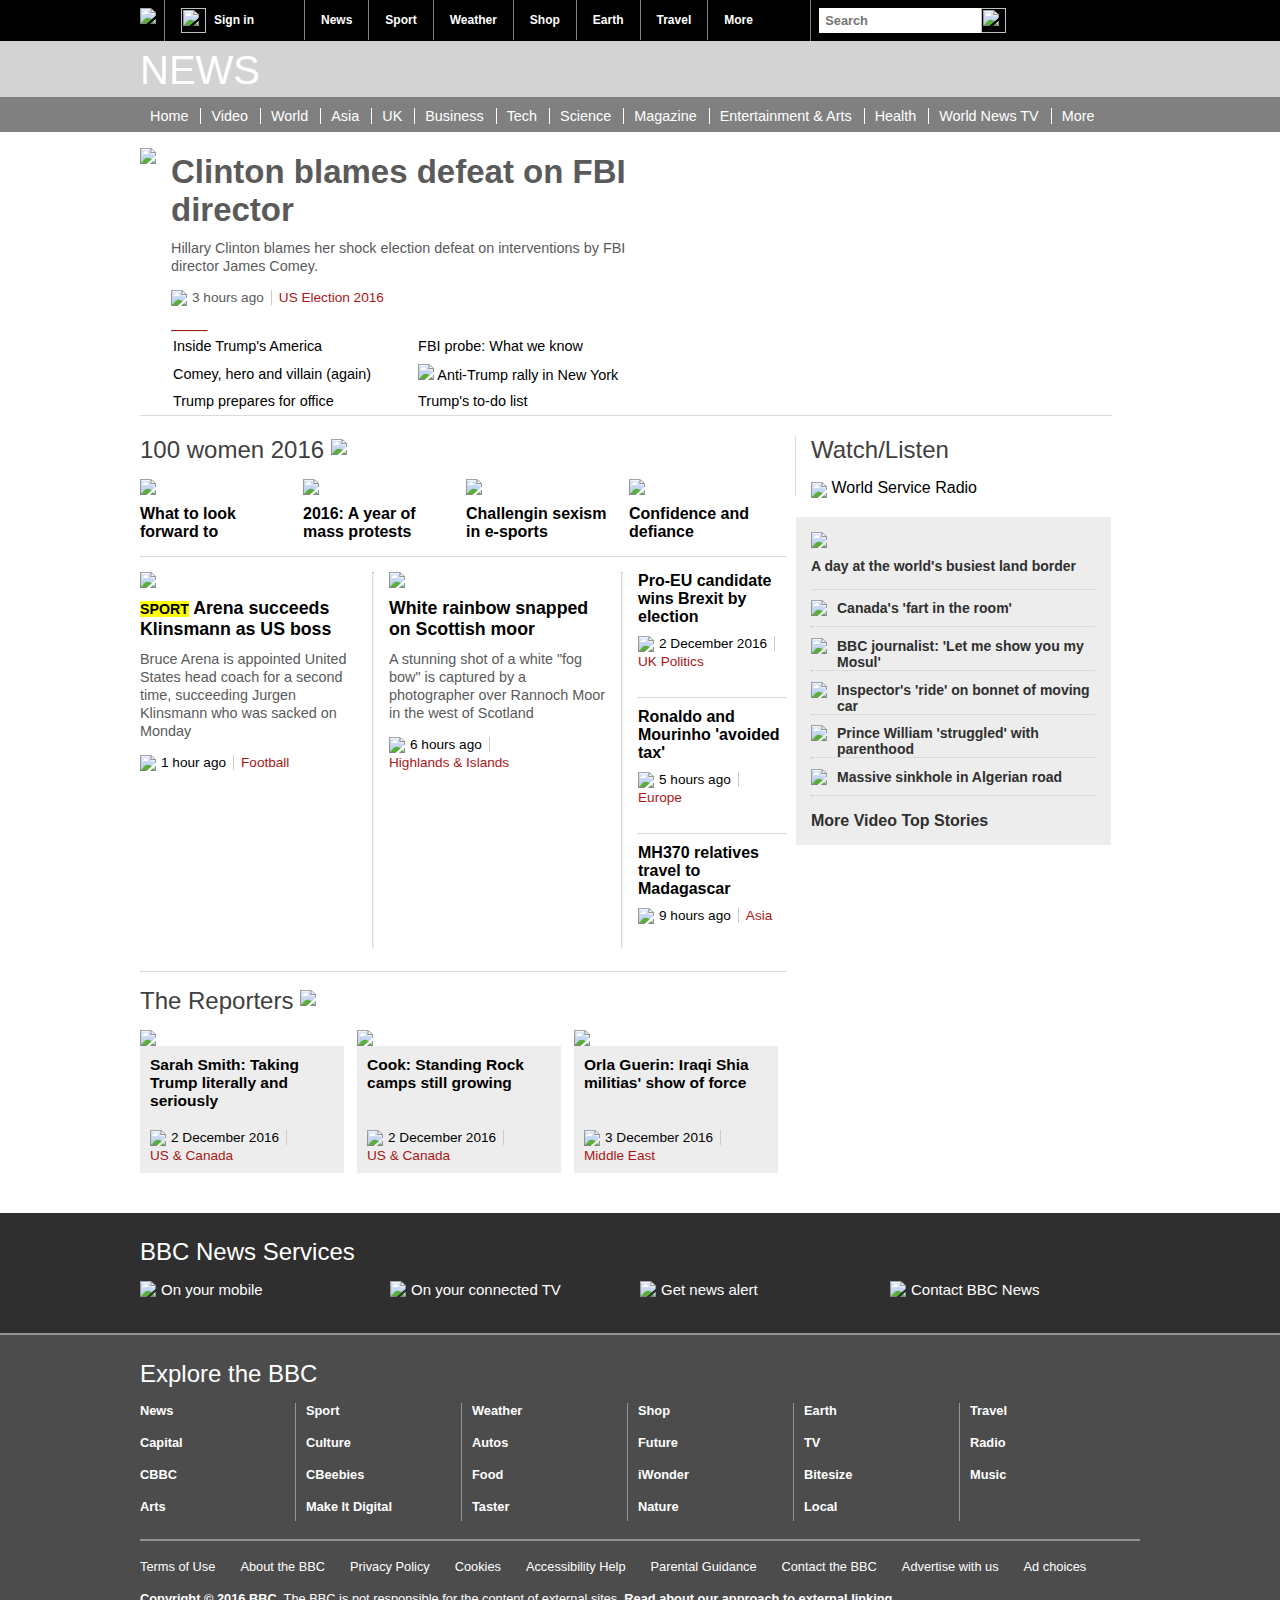
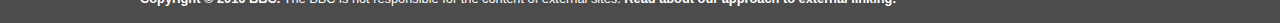
==== bbc.html @ 1d09cd44 "added html and css files" ====
<html>
    <head>
        <title>BBC News</title>

        <!--CSS-->
        <link rel = "stylesheet" type="text/css" href = "bbc.css"/>

    </head>

    <body>

        <div id="topbar-background">

            <div id="topbar">

                <img id="logo" src="images/bbc-logo.png">
                
                <div id="signin" class="topbar-section">
                    <img id="signin-image" src="images/signin-image.png">
                    <span id="signin-text">Sign in</span>
                </div>

                <div class="topbar-section topbar-text">News</div>
                <div class="topbar-section topbar-text">Sport</div>
                <div class="topbar-section topbar-text">Weather</div>
                <div class="topbar-section topbar-text">Shop</div>
                <div class="topbar-section topbar-text">Earth</div>
                <div class="topbar-section topbar-text">Travel</div>
                <div class="topbar-section topbar-text">
                    More
                    <img id="more-arrow" src="images/more-arrow.png">
                </div>

                <div class="topbar-section">

                    <input id="search-box" type="text" placeholder="Search">
                    <input type="image" id="magnifying-glass" src="images/magnifying-glass.png">

                </div>
            </div>
        </div>

        <div class="clear"></div>

        <div id="menu-bar-background">

            <div id="menu-bar">
                <h1>NEWS</h1>
            </div>


            <div class="clear"></div>

            <div id="menu-bar-2-container">

                <div id="menu-bar-2">

                    <a href="">Home</a>
                    <a href="">Video</a>
                    <a href="">World</a>
                    <a href="">Asia</a>
                    <a href="">UK</a>
                    <a href="">Business</a>
                    <a href="">Tech</a>
                    <a href="">Science</a>
                    <a href="">Magazine</a>
                    <a href="">Entertainment & Arts</a>
                    <a href="">Health</a>
                    <a href="">World News TV</a>
                    <a href="" class="no-border">More</a>

                </div>

            </div>

        </div>

        <div class="clear"></div>

        <div id="page-container">

            <div id="main-article-container">
                
                <div id="main-article-image">
                    <a href="" class="ns"><img src="images/main-article-image.png"></a>
                </div>
                
                <div id="main-article-summary">
                    
                    <a href="" class="ns"><h2>Clinton blames defeat on FBI director</h2></a>
                    <p></p>
                    
                    <p class="article-summary">Hillary Clinton blames her shock election defeat on interventions by FBI director James Comey.</p>
                    
                    <p><img class="clock" src="images/clock.png">
                        <span class="time">3 hours ago</span>
                        <a href="" class="ns"><span class="topic-link">US Election 2016</span></a>
                    </p>
                    
                    <hr class="article-hr">
                    
                    <table >
                        <tr class="main-article-table">
                            <td class="main-td">Inside Trump's America</td>
                            <td class="main-td">FBI probe: What we know</td>
                        </tr>
                        <tr class="main-article-table">
                            <td class="main-td">Comey, hero and villain (again)</td>
                            <td class="main-td"><img src="images/video.png"> Anti-Trump rally in New York</td>
                        </tr>
                        <tr class="main-article-table">
                            <td class="main-td">Trump prepares for office</td>
                            <td class="main-td">Trump's to-do list</td>
                        </tr>
                    </table>
                </div>

            </div>
            
            <div class="clear"></div>
            <hr align="left" color=#DBDBDB size="1px" width=970px>

            <div id="page-left">
                
                <a href="" class="ns"><p class="sub-title">100 women 2016 
                    <img src="images/red-arrow.png" id="red-arrow">
                    </p></a>
                <div class="sub-article-1">
                    <img src="images/sub-article-1-1.png" class="sub-article-1-img">
                    <h4 class="sub-article-title">What to look forward to</h4>
                </div>
                <div class="sub-article-1">
                    <img src="images/sub-article-1-2.png" class="sub-article-1-img">
                    <h4 class="sub-article-title">2016: A year of mass protests</h4>
                </div>
                <div class="sub-article-1">
                    <img src="images/sub-article-1-3.png" class="sub-article-1-img">
                    <h4 class="sub-article-title">Challengin sexism in e-sports</h4>
                </div>
                <div class="sub-article-1">
                    <img src="images/sub-article-1-4.png" class="sub-article-1-img">
                    <h4 class="sub-article-title">Confidence and defiance</h4>
                </div>
                
                <div class="clear"></div>
                <hr class="page-left-hr" size="1px">
                
                <div class="sub-article-2">
                    <img src="images/sub-article-2-1.png">
                    <h4 class="sub-article-title-2">
                        <span class="subject">SPORT</span>
                        Arena succeeds Klinsmann as US boss
                    </h4>
                    <p class="article-summary">Bruce Arena is appointed United States head coach for a second time, succeeding Jurgen Klinsmann who was sacked on Monday</p>
                    <img class="clock" src="images/clock.png">
                    <div class="time">1 hour ago</div>
                    <div class="topic-link">Football</div> 
                </div>
                
                <hr class="vertical-divider" size="1px">
                
                <div class="sub-article-2">
                    <img src="images/sub-article-2-2.png">
                    <h4 class="sub-article-title-2">White rainbow snapped on Scottish moor</h4>
                    <p class="article-summary">A stunning shot of a white "fog bow" is captured by a photographer over Rannoch Moor in the west of Scotland</p>
                    <img class="clock" src="images/clock.png">
                    <div class="time">6 hours ago</div>
                    <br>
                    <div class="topic-link">Highlands & Islands</div> 
                </div>
                
                <hr class="vertical-divider" size="1px">
                <div class="sub-article-2-1">
                    <h4 class="sub-article-title-3">Pro-EU candidate wins Brexit by election</h4>
                    <img class="clock" src="images/clock.png">
                    <div class="time">2 December 2016</div>
                    <br>
                    <div class="topic-link">UK Politics</div> 
                </div>
                <br>
                <hr class="small-hr" size="1px">
                <div class="sub-article-2-1">
                    <h4 class="sub-article-title-3">Ronaldo and Mourinho 'avoided tax'</h4>
                    <img class="clock" src="images/clock.png">
                    <div class="time">5 hours ago</div>
                    <br>
                    <div class="topic-link">Europe</div> 
                </div>
                <br>
                <hr class="small-hr" size="1px">
                <div class="sub-article-2-1">
                    <h4 class="sub-article-title-3">MH370 relatives travel to Madagascar</h4>
                    <img class="clock" src="images/clock.png">
                    <div class="time">9 hours ago</div>
                    <div class="topic-link">Asia</div> 
                </div>
                
                <div class="clear"></div>
                <br>
                <hr class="page-left-hr" size="1px">
                
                <a href="" class="ns"><p class="sub-title">The Reporters 
                    <img src="images/red-arrow.png" id="red-arrow">
                    </p></a>
                
                <div class="the-reporters">
                    <a href=""><img src="images/the-reporters-1.png"></a>
                    <div class="grey-box">
                        <h4 class="grey-title">Sarah Smith: Taking Trump literally and seriously</h4>
                        <img class="clock" src="images/clock.png">
                        <div class="time">2 December 2016</div>
                        <br>
                        <div class="topic-link">US & Canada</div> 
                    </div>
                </div>
                <div class="the-reporters">
                    <a href=""><img src="images/the-reporters-2.png"></a>
                    <div class="grey-box">
                        <h4 class="grey-title">Cook: Standing Rock camps still growing</h4>
                        <br>
                        <img class="clock" src="images/clock.png">
                        <div class="time">2 December 2016</div>
                        <br>
                        <div class="topic-link">US & Canada</div> 
                    </div>
                </div>
                <div class="the-reporters">
                    <a href=""><img src="images/the-reporters-3.png"></a>
                    <div class="grey-box">
                        <h4 class="grey-title">Orla Guerin: Iraqi Shia militias' show of force</h4>
                        <br>
                        <img class="clock" src="images/clock.png">
                        <div class="time">3 December 2016</div>
                        <br>
                        <div class="topic-link">Middle East</div> 
                    </div>
                </div>
                
            </div>
            
            <div id="page-right">
                <p class="watch">Watch/Listen</p>
                <p><img src="images/live.png" id="live">
                    <span class="sub-sub-title">World Service Radio</span>
                </p>
                <div id="top-stories">
                    <div class="top-stories-container-1">
                        <a href=""><img src="images/top-stories-1.png"></a>
                        <h6 class="top-stories-title" >A day at the world's busiest land border</h6>
                    </div>
                    
                    <a href=""><img src="images/top-stories-2.png" class="top-stories-img"></a>
                    <div class="top-stories-container">
                        <h6 class="top-stories-title">Canada's 'fart in the room'</h6>
                    </div>
                    <div class="clear"></div>
                    <hr class="hr-top-stories">
                    
                    <a href=""><img src="images/top-stories-3.png" class="top-stories-img"></a>
                    <div class="top-stories-container">
                        <h6 class="top-stories-title">BBC journalist: 'Let me show you my Mosul'</h6>
                    </div>
                    <div class="clear"></div>
                    <hr class="hr-top-stories">
                    
                    <a href=""><img src="images/top-stories-4.png" class="top-stories-img"></a>
                    <div class="top-stories-container">
                        <h6 class="top-stories-title">Inspector's 'ride' on bonnet of moving car</h6>
                    </div>
                    <div class="clear"></div>
                    <hr class="hr-top-stories" size=1px;>
                    
                    <a href=""><img src="images/top-stories-5.png" class="top-stories-img"></a>
                    <div class="top-stories-container">
                        <h6 class="top-stories-title">Prince William 'struggled' with parenthood</h6>
                    </div>
                    <div class="clear"></div>
                    <hr class="hr-top-stories">
                    
                    <a href=""><img src="images/top-stories-6.png" class="top-stories-img"></a>
                    <div class="top-stories-container">
                        <h6 class="top-stories-title">Massive sinkhole in Algerian road</h6>
                    </div>
                    
                    <div class="clear"></div>
                    <hr class="hr-top-stories">
                    
                    <div class="top-stories-more">
                        <h4>More Video Top Stories</h4>
                    </div>
                    
                </div>
            </div>
            
        </div>
        
        <div class="clear"></div>
                
        <div id="news-service">

            <div id="news-service-bar">

                <p id="news-service-title">BBC News Services</p>
                
                <div class="clear"></div>
                
                <div class="news-service-link">
                    <img src="images/on-your-mobile.png" align="left" class="news-service-icon">
                    <a href="" class="ns"><p class="news-service-link-title">On your mobile</p></a>
                </div>
                <div class="news-service-link">
                    <img src="images/on-your-connected-tv.png" align="left" class="news-service-icon">
                    <a href="" class="ns"><p class="news-service-link-title">On your connected TV</p></a>
                </div>
                <div class="news-service-link">
                    <img src="images/get-news-alert.png" align="left" class="news-service-icon">
                    <a href="" class="ns"><p class="news-service-link-title">Get news alert</p></a>
                </div>
                <div class="news-service-link">
                    <img src="images/contact-bbc-news.png" align="left" class="news-service-icon">
                    <a href="" class="ns"><p class="news-service-link-title">Contact BBC News</p></a>
                </div>

            </div>
        </div>
        
        <hr style="border: 1px solid #949494">

        <div class="clear"></div>

        <div id="bottom-bar-background">

            <div id="bottom-bar">
                <p id="explore-title">Explore the BBC</p>
                <div class="clear"></div>
                <div class="explore-divider">
                    <a href="" class="ns"><div class="bottombar-text">News</div></a>
                    <a href="" class="ns"><div class="bottombar-text">Capital</div></a>
                    <a href="" class="ns"><div class="bottombar-text">CBBC</div></a>
                    <a href="" class="ns"><div class="bottombar-text">Arts</div></a>
                </div>
                <div class="explore-divider">
                    <a href="" class="ns"><div class="bottombar-text">Sport</div></a>
                    <a href="" class="ns"><div class="bottombar-text">Culture</div></a>
                    <a href="" class="ns"><div class="bottombar-text">CBeebies</div></a>
                    <a href="" class="ns"><div class="bottombar-text">Make It Digital</div></a>
                </div>
                <div class="explore-divider">
                    <a href="" class="ns"><div class="bottombar-text">Weather</div></a>
                    <a href="" class="ns"><div class="bottombar-text">Autos</div></a>
                    <a href="" class="ns"><div class="bottombar-text">Food</div></a>
                    <a href="" class="ns"><div class="bottombar-text">Taster</div></a>
                </div>
                <div class="explore-divider">
                    <a href="" class="ns"><div class="bottombar-text">Shop</div></a>
                    <a href="" class="ns"><div class="bottombar-text">Future</div></a>
                    <a href="" class="ns"><div class="bottombar-text">iWonder</div></a>
                    <a href="" class="ns"><div class="bottombar-text">Nature</div></a>
                </div>
                <div class="explore-divider">
                    <a href="" class="ns"><div class="bottombar-text">Earth</div></a>
                    <a href="" class="ns"><div class="bottombar-text">TV</div></a>
                    <a href="" class="ns"><div class="bottombar-text">Bitesize</div></a>
                    <a href="" class="ns"><div class="bottombar-text">Local</div></a>
                </div>
                <div class="explore-divider no-border">
                    <a href="" class="ns"><div class="bottombar-text">Travel</div></a>
                    <a href="" class="ns"><div class="bottombar-text">Radio</div></a>
                    <a href="" class="ns"><div class="bottombar-text">Music</div></a>
                    <div class="bottombar-text"></div>
                </div>
                <div class="clear"></div>
                <br>
                <hr style="border: 1px solid #949494">
                <br>
                <a href="" class="ns"><div class="terms-text">Terms of Use</div></a>
                <a href="" class="ns"><div class="terms-text">About the BBC</div></a>
                <a href="" class="ns"><div class="terms-text">Privacy Policy</div></a>
                <a href="" class="ns"><div class="terms-text">Cookies</div></a>
                <a href="" class="ns"><div class="terms-text">Accessibility Help</div></a>
                <a href="" class="ns"><div class="terms-text">Parental Guidance</div></a>
                <a href="" class="ns"><div class="terms-text">Contact the BBC</div></a>
                <a href="" class="ns"><div class="terms-text">Advertise with us</div></a>
                <a href="" class="ns"><div class="terms-text">Ad choices</div></a>
            
                <div class="clear"></div>
                
                <div class="terms-text"><b>Copyright &copy; 2016 BBC.</b> The BBC is not responsible for the content of external sites. <b>Read about our approach to external linking.</b></div>
                
            </div>

            <div class="clear"></div>
        
        </div>

    </body>

</html>
---- bbc.css ----
* {
    margin: 0;
    padding: 0;
}

#topbar-background {
    background-color: black;
}

#topbar {
    width: 1000px;
    margin: 0 auto;
    background-color: black;
    height: 41px;
}

body {
    margin: 0;
    padding: 0;
    font-family: Helvetica, Arial, sans-serif;
}

#logo {
    margin-top: 8px;
    margin-right: 8px;
    float: left;
}

.topbar-section {
    float: left;
    border-left: 1px grey solid;
    height: 100%;
}

#signin-image {
    width: 25px;
    margin-top: 8px;
    margin-left: 16px;
    margin-right: 8px;
    float: left;
}

#signin-text {
    font-weight: bold;
    font-size: 75%;
    position: relative;
    top: 13px;
    padding-right: 50px;
    color: white;
    float: left;
}

.topbar-text {
    font-weight: bold;
    font-size: 75%;
    padding: 13px 16px 0 16px;
    height: 27px;
    color: white;
}

#more-arrow {
    margin-left: 30px;
    width: 8px;
}

#search-box {
    border: none;
    margin-top: 8px;
    margin-left: 8px;
    height: 25px;
    width: 162px;
    font-weight: bold;
    color: grey;
    font-size: 80%;
    font-family: Helvetica, Arial, sans-serif;
    padding-left: 6px;
    float: left;
}

#magnifying-glass {
    height: 25px;
    margin-top: 8px;
}

#menu-bar-background {
    background-color: lightgrey;
    width: 100%;
    height: 58px;
}

.clear {
    clear: both;
}

#menu-bar {
    width: 1000px;
    margin: 0 auto;
}

h1 {
    color: white;
    font-weight: normal;
    padding-top: 7px;
    padding-bottom: 4px;
    font-size: 40px;
    float: left;
}

#menu-bar-2-container {
    background-color: grey;
    height: 35px;
}

#menu-bar-2 {
    width: 1000px;
    margin: 0 auto;
}

#menu-bar-2 a {
    color: white;
    text-decoration: none;
    padding-left: 10px;
    padding-right: 12px;
    position: relative;
    top: 11px;
    border-right: 1px solid white;
    float: left;
    font-size: 90%

}

#menu-bar-2 a:hover {
    text-decoration: underline;
}

.no-border {
    border: none !important;
}

#page-container {
    width: 1000px;
    margin: 0 auto;
}

h2 {
    color: #5A5A5A;
    margin-top: 50px;
    font-size: 33px;
}

h2:hover {
    color: #1167A8;
}

.highlighted {
    background-color: #FFDF43;
    color: black;
    font-size: 24px;
    padding: 5px;
}

#main-article-container {
    width: 1000px;
}

#main-article-image{
    margin-top: 35px;
    float: left;
    margin-bottom: 20px;
}

#main-article-summary {
    width: 500px;
    color: #5A5A5A;
    float: left;
    margin-top: -10px;
    margin-left: 15px;
}

.article-summary{
    position: relative;
    top: 10px;
    padding-bottom: 25px;
    font-size: 90%;
    color: #5A5A5A;
    line-height: 125%
}

.clock{
    float: left;
    vertical-align: bottom;
}

.time{
    border-right: 1px solid #CCCCCC;
    padding-left: 5px;
    padding-right: 7px;
    font-size: 85%;
    float: left;
    margin-right: 7px;
}

.topic-link{
    color: #A91717;
    font-size: 85%;

}

.topic-link:hover{
    color: #1167A8;
}

.article-hr{
    margin-top: 25px;
    border-top:1px solid #A91717;
    width:35px;
}

.main-article-table{
    font-size: 90%;
}

.main-td{
    padding-top: 4px;
    padding-right: 45px;
    padding-bottom: 4px;
}

.main-td:hover{
    color: #1167A8;
}

#page-left{
    float:left;
    margin-top: 20px;
    width: 655px;
}

#page-right{
    float: left;
    margin-top: 20px;
    border-left: 1px solid #DBDBDB;
    height: 60px;
}

.watch{
    padding-left: 15px;
    margin-bottom: 15px;
    font-size: 24px;
    color: #404040;
}

.sub-title{
    font-size: 24px;
    color: #404040;
    padding-bottom: 15px;
}

.sub-title:hover{
    color: #1167A8;
}

#live{
    padding-left: 15px;
}

.sub-sub-title{
    vertical-align: 5px;
}

.sub-sub-title:hover{
    color: #1167A8;
}

#red-arrow{
    vertical-align: 3px;
}

#top-stories{
    width: 315px;
    margin-top: 15px;
    background-color: #EDEDED;
}

.top-stories-container-1{
    margin-left: 15px;
    margin-right: 15px;
    padding-top: 15px;
    padding-bottom: 15px;
    border-bottom: 1px solid #DBDBDB;
}

.top-stories-container{
    margin-right: 15px;
}

.top-stories-title{
    margin-top: 10px;
    font-size: 14px;
    color: #2F2F2F;
}

.top-stories-title:hover{
    color: #1167A8;
}

.top-stories-img{
    float: left;
    margin: 10px 10px 10px 15px;
}

.hr-top-stories{
    border-top: 1px solid #DBDBDB;
    margin-left: 15px;
    margin-right: 15px;
}

.top-stories-more{
    color:#2F2F2F;
    margin-left: 15px;
    margin-top: 15px;
    padding-bottom: 15px;
}

.top-stories-more:hover{
    color: #1167A8;
}

.sub-article-1{
    float:left;
    padding-right: 13px;
}

.sub-article-title{
    width:150px;
    margin-bottom: 10px;
}

.sub-article-title:hover{
    color: #1167A8;
}

.page-left-hr{
    border-top:1px solid #DBDBDB;
    margin-top: 5px;
    width: 645px;
    margin-bottom: 15px;
}

.sub-article-2{
    float:left;
    width: 217px;
}

.vertical-divider{
    margin-left: 15px;
    margin-right: 15px;
    border-left: 0.25px solid #DBDBDB;
    height: 375px;
    float: left;
}

.subject{
    background-color: yellow; 
    font-size: 90%;
}

.sub-article-title-2{
    margin-top: 10px;
    width: 200px;
    font-size: 111%;
}

.sub-article-title-2:hover{
    color: #1167A8;
}

.subject{
    color: black;
    font-size: 80%;
}

.sub-article-1-img{
    padding-bottom: 10px;
}

.sub-article-title-3{
    margin-bottom: 10px;
}

.sub-article-title-3:hover{
    color: #1167A8;
}

.small-hr{
    border-top:1px solid #DBDBDB;
    margin-top: 10px;
    width: 147px;
    margin-bottom: 10px;
}

.the-reporters{
    margin-right: 13px;
    float: left;
    padding-bottom: 40px;
}

.grey-box{
    background-color: #EDEDED;
    width: 194px;
    padding-left: 10px;
    padding-top: 10px;
    padding-bottom: 10px;
}

.grey-title{
    font-size: 97%;
    padding-bottom: 20px;
}

.grey-title:hover{
    color: #1167A8;
}

#news-service {
    background-color: #2F2F2F;
}

#news-service-bar {
    width: 1000px;
    margin: 0 auto;
    background-color: #2F2F2F;
    height: 95px;
    padding-top: 25px;
}

#news-service-title{
    font-size: 24px;
    font-weight: 100;
    float: left;
    color: white;
    margin-bottom: 15px;
}

.news-service-link{
    float:left;
    width: 250px;
}

.news-service-link-title{
    color: white;
    font-size: 15px;
}

.news-service-link-title:hover{
    text-decoration: underline;
}

.news-service-icon{
    padding-right: 5px;
}

.ns{
    text-decoration: none;
}

#bottom-divider{
    color: pink;
}

#bottom-bar-background{
    background-color: #4C4C4C;
}

#bottom-bar {
    width: 1000px;
    height: 275px;
    margin: 0 auto;
}

#explore-title{
    margin-top: 25px;
    font-size: 24px;
    font-weight: 100;
    float: left;
    color: white;
    margin-bottom: 15px;
}

.bottombar-text {
    font-weight: bold;
    font-size: 80%;
    padding-bottom: 5px;
    height: 27px;
    color: white;
}

.bottombar-text:hover{
    text-decoration: underline;
}

.explore-divider{
    width: 155px;
    border-right: 1px #949494 solid;
    height: 108px;
    padding-bottom: 10px;
    float: left;
    margin-right: 10px;
}

.terms-text {
    font-size: 80%;
    padding-bottom: 5px;
    height: 27px;
    color: white;
    float: left;
    padding-right: 25px;
}


.terms-text:hover{
    text-decoration: underline;
}
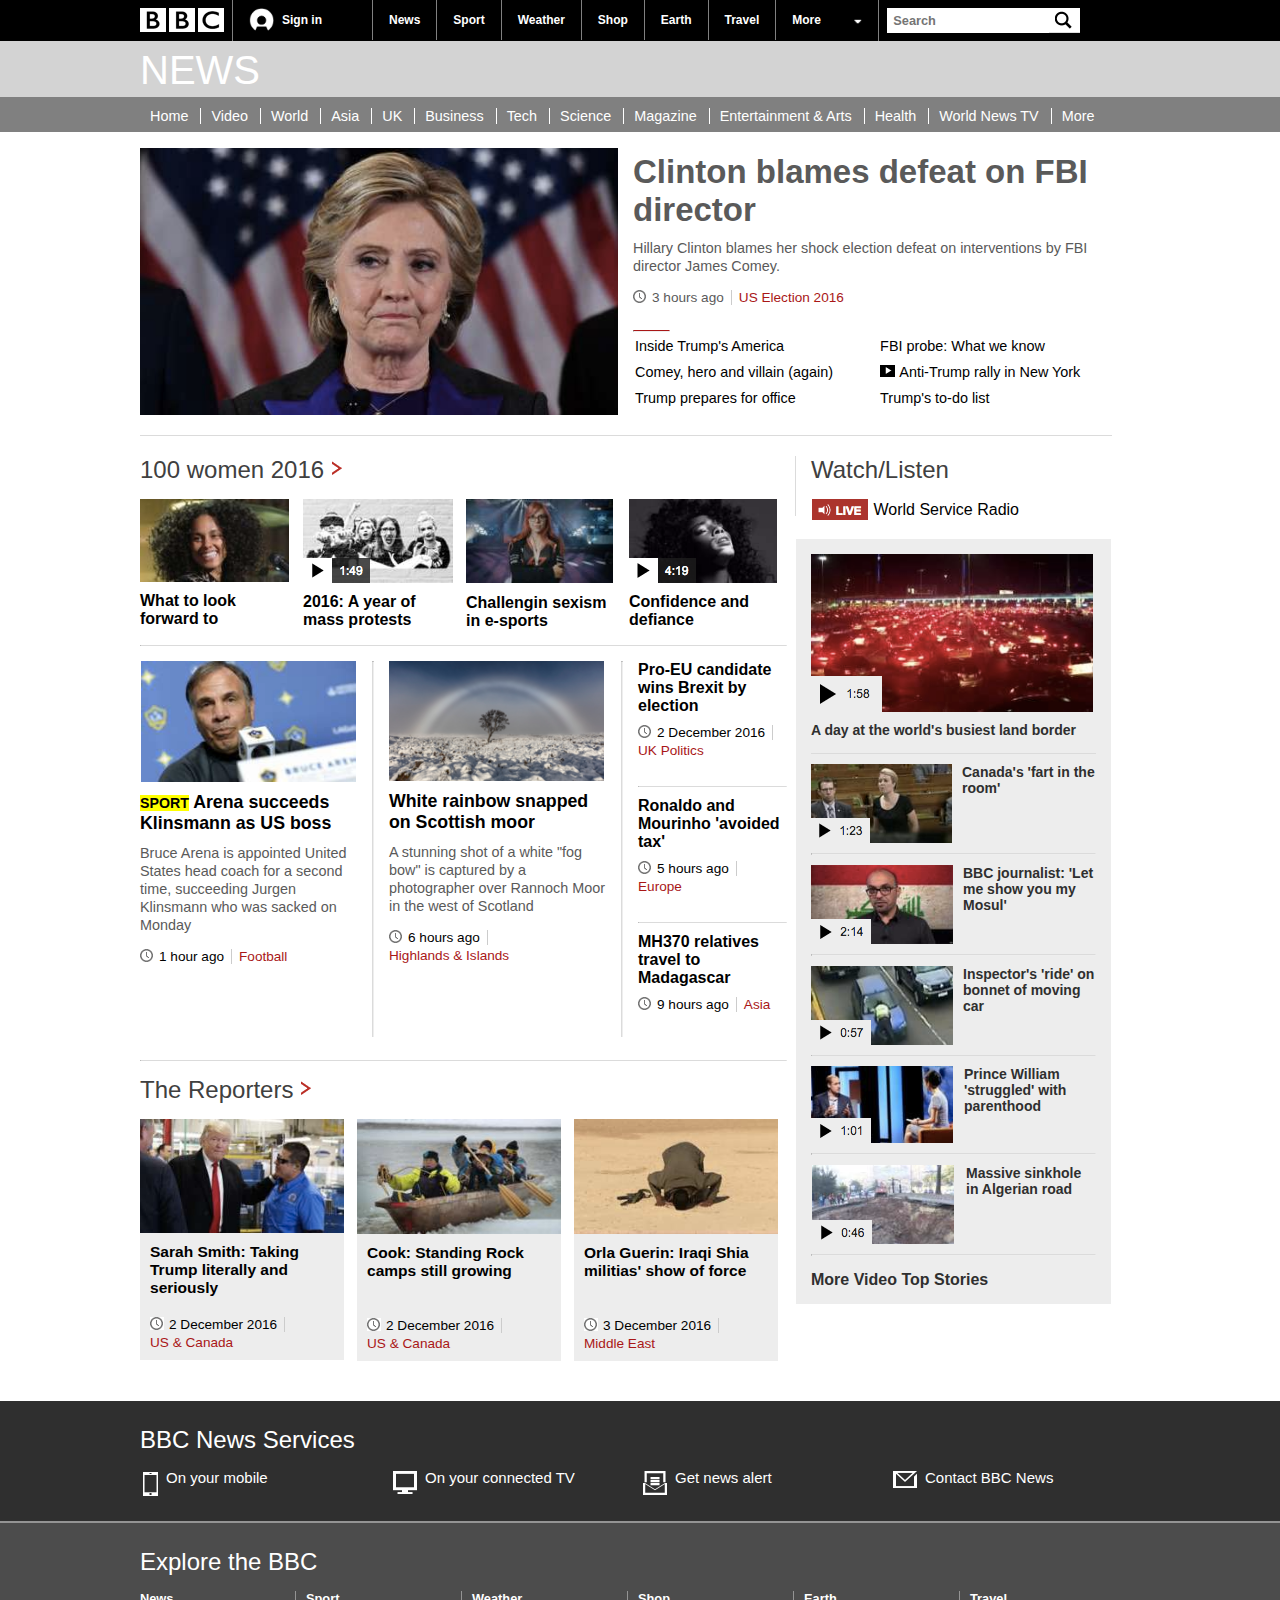
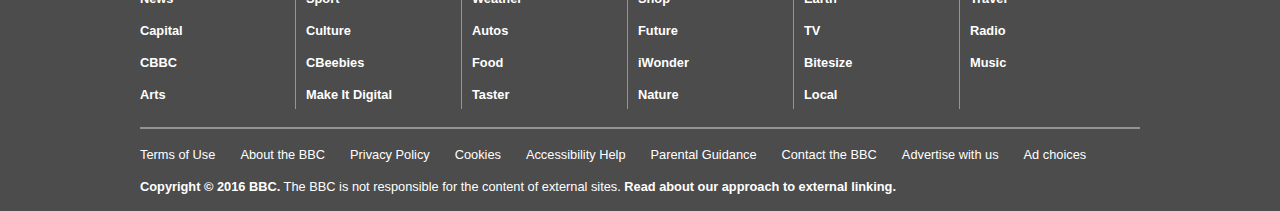
==== commit acc1ca78: "added files" ====
--- a/bbc.html
+++ b/bbc.html
@@ -385,7 +385,7 @@
             
                 <div class="clear"></div>
                 
-                <div class="terms-text"><b>Copyright &copy; 2016 BBC.</b> The BBC is not responsible for the content of external sites. <b>Read about our approach to external linking.</b></div>
+                <div class="copyright"><b>Copyright &copy; 2016 BBC.</b> The BBC is not responsible for the content of external sites. <b>Read about our approach to external linking.</b></div>
                 
             </div>
 
--- a/bbc.css
+++ b/bbc.css
@@ -520,4 +520,13 @@
 
 .terms-text:hover{
     text-decoration: underline;
+}
+
+.copyright {
+    font-size: 80%;
+    padding-bottom: 5px;
+    height: 27px;
+    color: white;
+    float: left;
+    padding-right: 25px;
 }